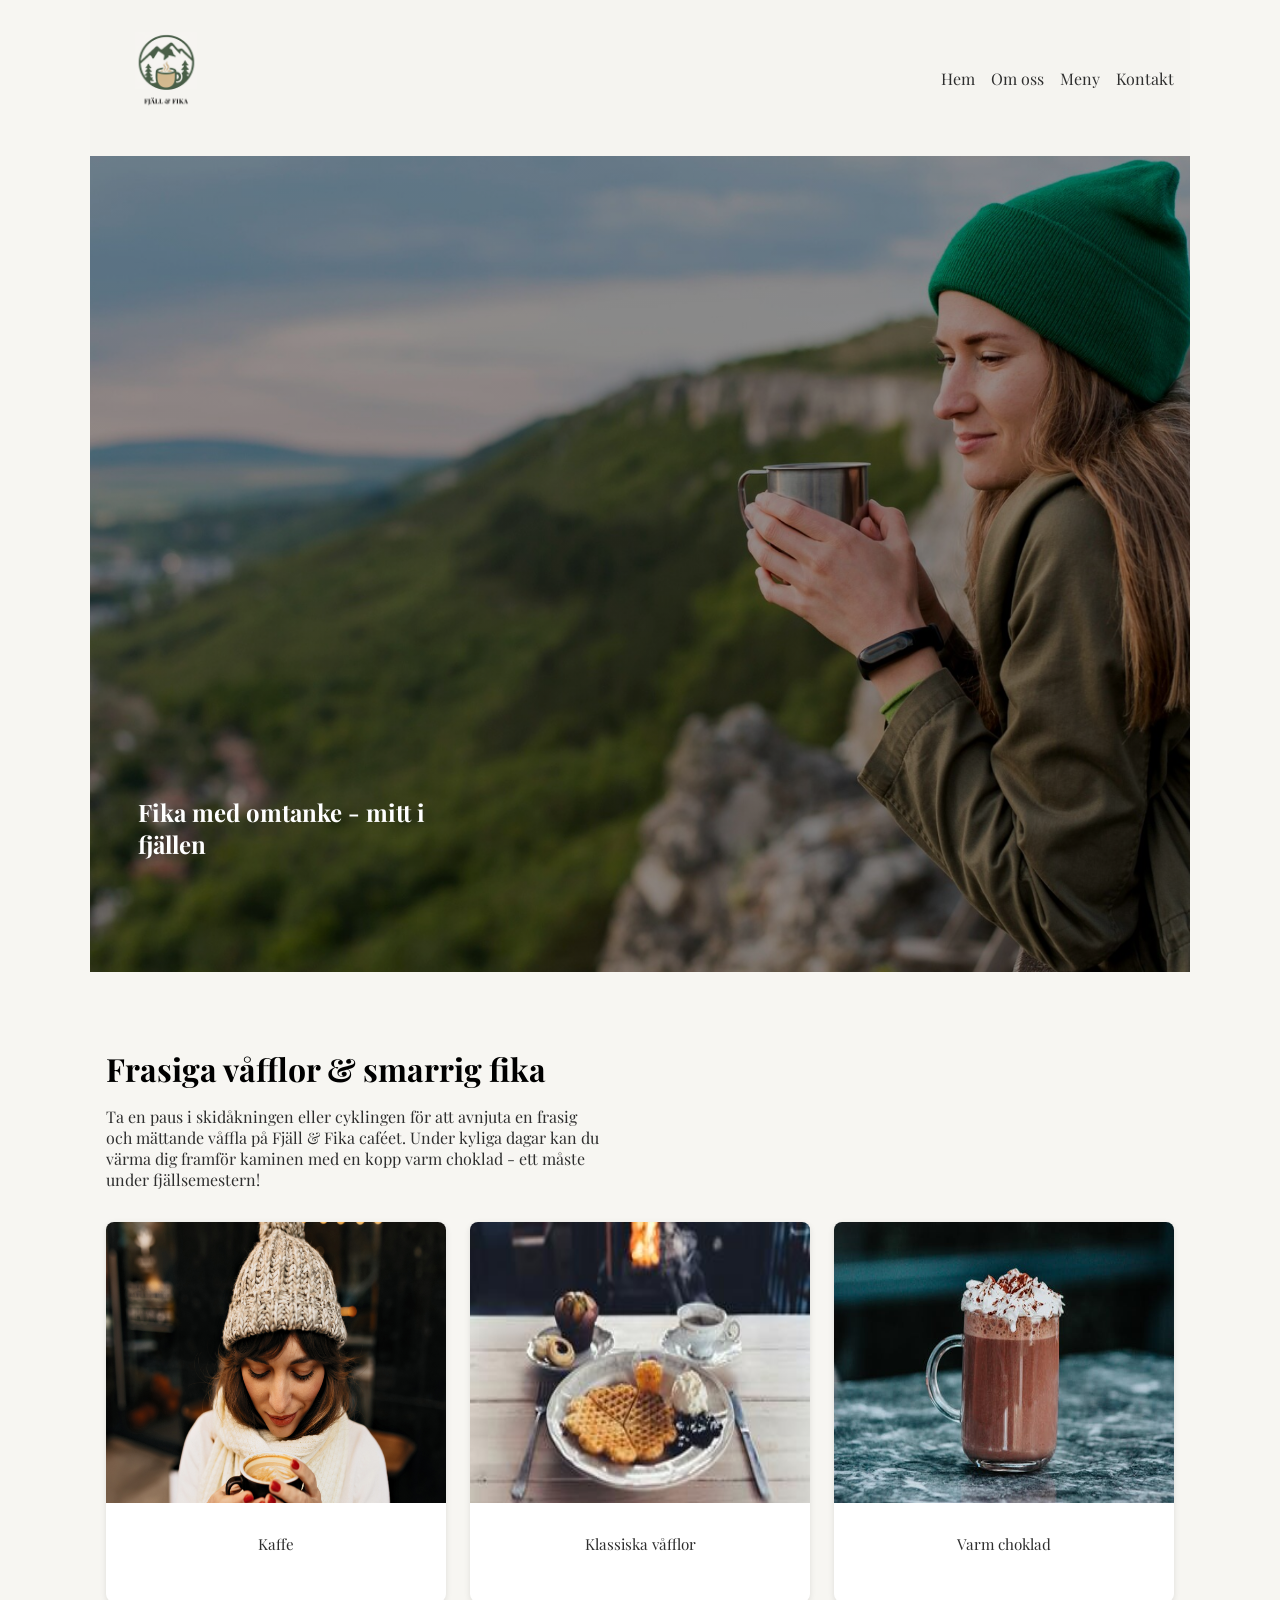
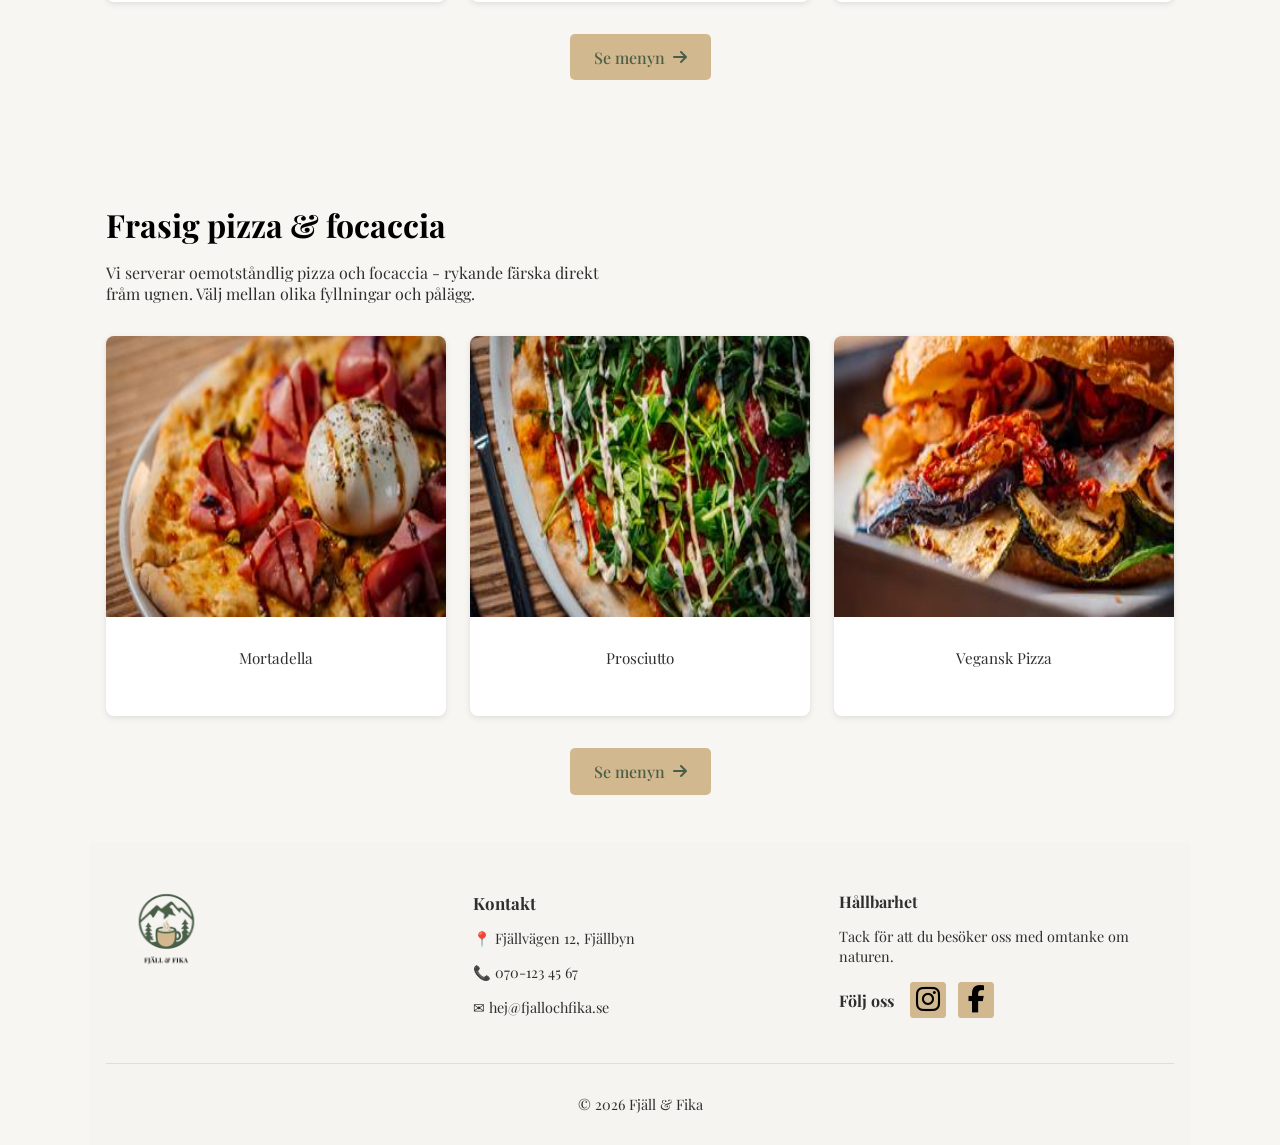
==== index.html @ c19ee763 "First commit" ====
<!DOCTYPE html>
<html lang="sv">
<head>
  <meta charset="UTF-8">
  <meta name="viewport" content="width=device-width, initial-scale=1.0">
  <title>Fjäll & Fika</title>
  <link rel="stylesheet" href="https://cdnjs.cloudflare.com/ajax/libs/font-awesome/6.4.0/css/all.min.css">

  <link href="https://fonts.googleapis.com/css2?family=Playfair+Display:wght@400;600&family=Inter&display=swap" rel="stylesheet">
  <link rel="stylesheet" href="css/style.css">
</head>
<body>

<header class="header">
  <div class="logo">
    <img src="images/cafe-logo.png" alt="logo">
  </div>
  <button class="menu-toggle">☰</button>
  <nav class="nav">
    <a href="index.html">Hem</a>
    <a href="om.html">Om oss</a>
    <a href="meny.html">Meny</a>
    <a href="kontakt.html">Kontakt</a>
  </nav>
</header>

<main>
  <section class="hero hero-home">
    <div class="hero-text">
    <h1>Fika med omtanke - mitt i fjällen</h1>
    </div>
    
  </section>

   <section class="feature-section">
  <div class="container">
    <h2>Frasiga våfflor & smarrig fika</h2>
    <p>Ta en paus i skidåkningen eller cyklingen för att avnjuta en frasig och mättande våffla på Fjäll & Fika caféet. Under kyliga dagar kan du värma dig framför kaminen med en kopp varm choklad - ett måste under fjällsemestern!</p>

    <div class="cards">
      <div class="card">
        <img src="images/woman-fika.jpg" alt="Woman drinking coffee">
        <p>Kaffe</p>
      </div>
      <div class="card">
        <img src="images/waffle.jpg" alt="Classic waffle">
        <p>Klassiska våfflor</p>
      </div>
      <div class="card">
        <img src="images/hot-drink.jpg" alt="Hot chockolate">
        <p>Varm choklad</p>
      </div>
    </div>

    <div class="center-button">
      <a href="meny.html" class="btn">
        Se menyn <i class="fas fa-arrow-right"></i>
      </a>
    </div>
  </div>
</section>

<section class="feature-section">
  <div class="container">
    <h2>Frasig pizza & focaccia</h2>
    <p>Vi serverar oemotståndlig pizza och focaccia - rykande färska direkt fråm ugnen. Välj mellan olika fyllningar och pålägg.</p>

    <div class="cards">
      <div class="card">
        <img src="images/pizza1.jpg" alt="Pizza Mortadella">
        <p>Mortadella</p>
      </div>
      <div class="card">
        <img src="images/pizza2.jpg" alt="Pizza Prosciutto">
        <p>Prosciutto</p>
      </div>
      <div class="card">
        <img src="images/pizza3.jpg" alt="Pizza Vegansk">
        <p>Vegansk Pizza</p>
      </div>
    </div>

    <div class="center-button">
      <a href="meny.html" class="btn">
        Se menyn <i class="fas fa-arrow-right"></i>
      </a>
    </div>
  </div>
</section>

</main>

<footer class="footer">
  <div class="footer-top">
    <div class="footer-column logo-column">
      <img src="images/cafe-logo.png" alt="logo">
    </div>

    <div class="footer-column contact-column">
      <h3>Kontakt</h3>
      <p>📍 Fjällvägen 12, Fjällbyn</p>
      <p>📞 070-123 45 67</p>
      <p>✉ hej@fjallochfika.se</p>
    </div>

    <div class="footer-column social-column">
      <h3>Hållbarhet</h3>
      <p>Tack för att du besöker oss med omtanke om naturen.</p>
      <h3 class="follow-label">
    Följ oss
    <span class="social-icons">
      <a href="#" target="_blank" aria-label="Instagram">
        <i class="fab fa-instagram"></i>
      </a>
      <a href="#" target="_blank" aria-label="Facebook">
        <i class="fab fa-facebook-f"></i>
      </a>
    </span>
  </h3>
    </div>
  </div>

  <div class="footer-bottom">
    <p>© 2026 Fjäll & Fika</p>
  </div>
</footer>


<script src="js/script.js"></script>
</body>
</html>
---- css/style.css ----
body {
  margin: 0;
  font-family: 'Playfair Display', serif;
  background: #f7f6f2;
  max-width: 1100px;
  margin: 0 auto;
}

.header {
  background: #f5f4f0;
  padding: 1rem;
  display: flex;
  justify-content: space-between;
  align-items: center;
}

.logo img {
  max-width: 120px;
  height: auto;
}

.nav {
  display: none;
  flex-direction: row;
  gap: 2rem;
}

.nav a {
  text-decoration: none;
  color: #2e2e2e;
  margin: 0.5rem 0;
}

.menu-toggle {
  font-size: 1.5rem;
  background: none;
  border: none;
}

.hero {
  min-height: 70vh;
  padding: 3rem;
  text-align: center;
  background-size: cover;
  background-position: center;
  background-repeat: no-repeat;
  margin: 0 auto;
}

.hero-home {
  background-image: linear-gradient(rgba(0, 0, 0, 0.4), rgba(0, 0, 0, 0.4)),
    url('../images/bild\ 71.png');
}

.hero-om {
  background-image: linear-gradient(rgba(0, 0, 0, 0.4), rgba(0, 0, 0, 0.4)),
    url('../images/coffee.jpg');
    
}

.hero-text {
  position: absolute;
  bottom: 20px;
  color: white;
  max-width: 310px;
  text-align: left;
}

.content {
  padding: 2rem 1rem;
  max-width: 800px;
  margin: auto;
}

.btn {
  background: #556b2f;
  color: white;
  padding: 0.6rem 1.2rem;
  border-radius: 4px;
  text-decoration: none;
}

.footer {
  background: #f5f4f0;
  color: #2e2e2e;
  padding: 2rem 1rem 1rem 1rem;
  font-size: 0.9rem;
}

.footer img {
  max-width: 120px;
  height: auto;
}

.footer-top {
  display: flex;
  flex-direction: column;
  gap: 1.5rem;
  max-width: 1200px;
  margin: auto;
}

.footer-column h2,
.footer-column h3 {
  margin-bottom: 0.5rem;
}

.footer-bottom {
  text-align: center;
  margin-top: 2rem;
  border-top: 1px solid #ddd;
  padding-top: 1rem;
}

.footer-column.social-column h3 {
  display: flex;
  align-items: center;
  gap: 0.5rem;
  font-size: 1rem;
}

.social-icons a {
  display: inline-flex; 
  align-items: center;
  justify-content: center;
  width: 36px;                  
  height: 36px;
  background-color: #d2b88f;   
  color: #000000;                 
  border-radius: 10%;           
  text-decoration: none;
  font-size: 1.7rem;
  transition: transform 0.3s, background-color 0.3s;
  margin-left: 0.5rem;         
}

.social-icons a:hover {
  background-color: #b5996e;     
  transform: scale(1.1);         
}

.hidden {
  display: none;
}

.feature-section {
  background: #f7f6f2;
  padding: 3rem 1rem;
}

.feature-section .container {
  max-width: 1200px;
  margin: auto;
  text-align: left;
}

.feature-section h2 {
  font-family: 'Playfair Display', serif;
  font-size: 2rem;
  margin-bottom: 0.5rem;
}

.feature-section p {
  max-width: 500px;
  margin-bottom: 2rem;
  font-size: 1rem;
  color: #2e2e2e;
}

.cards {
  display: flex;
  flex-direction: column;
  gap: 1.5rem;
  margin-bottom: 2rem;
}

.card {
  background: white;
  border-radius: 8px;
  overflow: hidden;
  text-align: left;
  box-shadow: 0 2px 6px rgba(0,0,0,0.1);
}

.card img {
  max-width: 390px;
  height: 281px;
  width: 100%;
  display: block;
}

.card p {
  padding: 1rem;
  font-size: 0.95rem;
  text-align: center;
  color: #2e2e2e;
}

.center-button {
  text-align: center;
}

.center-button .btn {
  display: inline-flex;
  align-items: center;
  gap: 0.5rem;
  background: #d2b88f;
  color: #495e48;
  padding: 0.8rem 1.5rem;
  border-radius: 5px;
  text-decoration: none;
  font-weight: 500;
  transition: background 0.3s, transform 0.2s;
}

.center-button .btn i {
  font-size: 1rem;
}

.center-button .btn:hover {
  background: #445a27;
  transform: translateY(-2px);
}


@media (min-width: 768px) {
  .menu-toggle {
    display: none;
  }

  .nav {
    display: flex;
    gap: 1rem;
  }

  .hero {
    min-height: 80vh;
  }

  .logo img {
    width: 120px;
  }

  .footer-top {
    flex-direction: row;
    justify-content: space-between;
    gap: 2rem;
  }

  .footer-column {
    flex: 1;
  }

  .cards {
    flex-direction: row;
    gap: 1.5rem;
  }
  .card {
    flex: 1;
  }
}
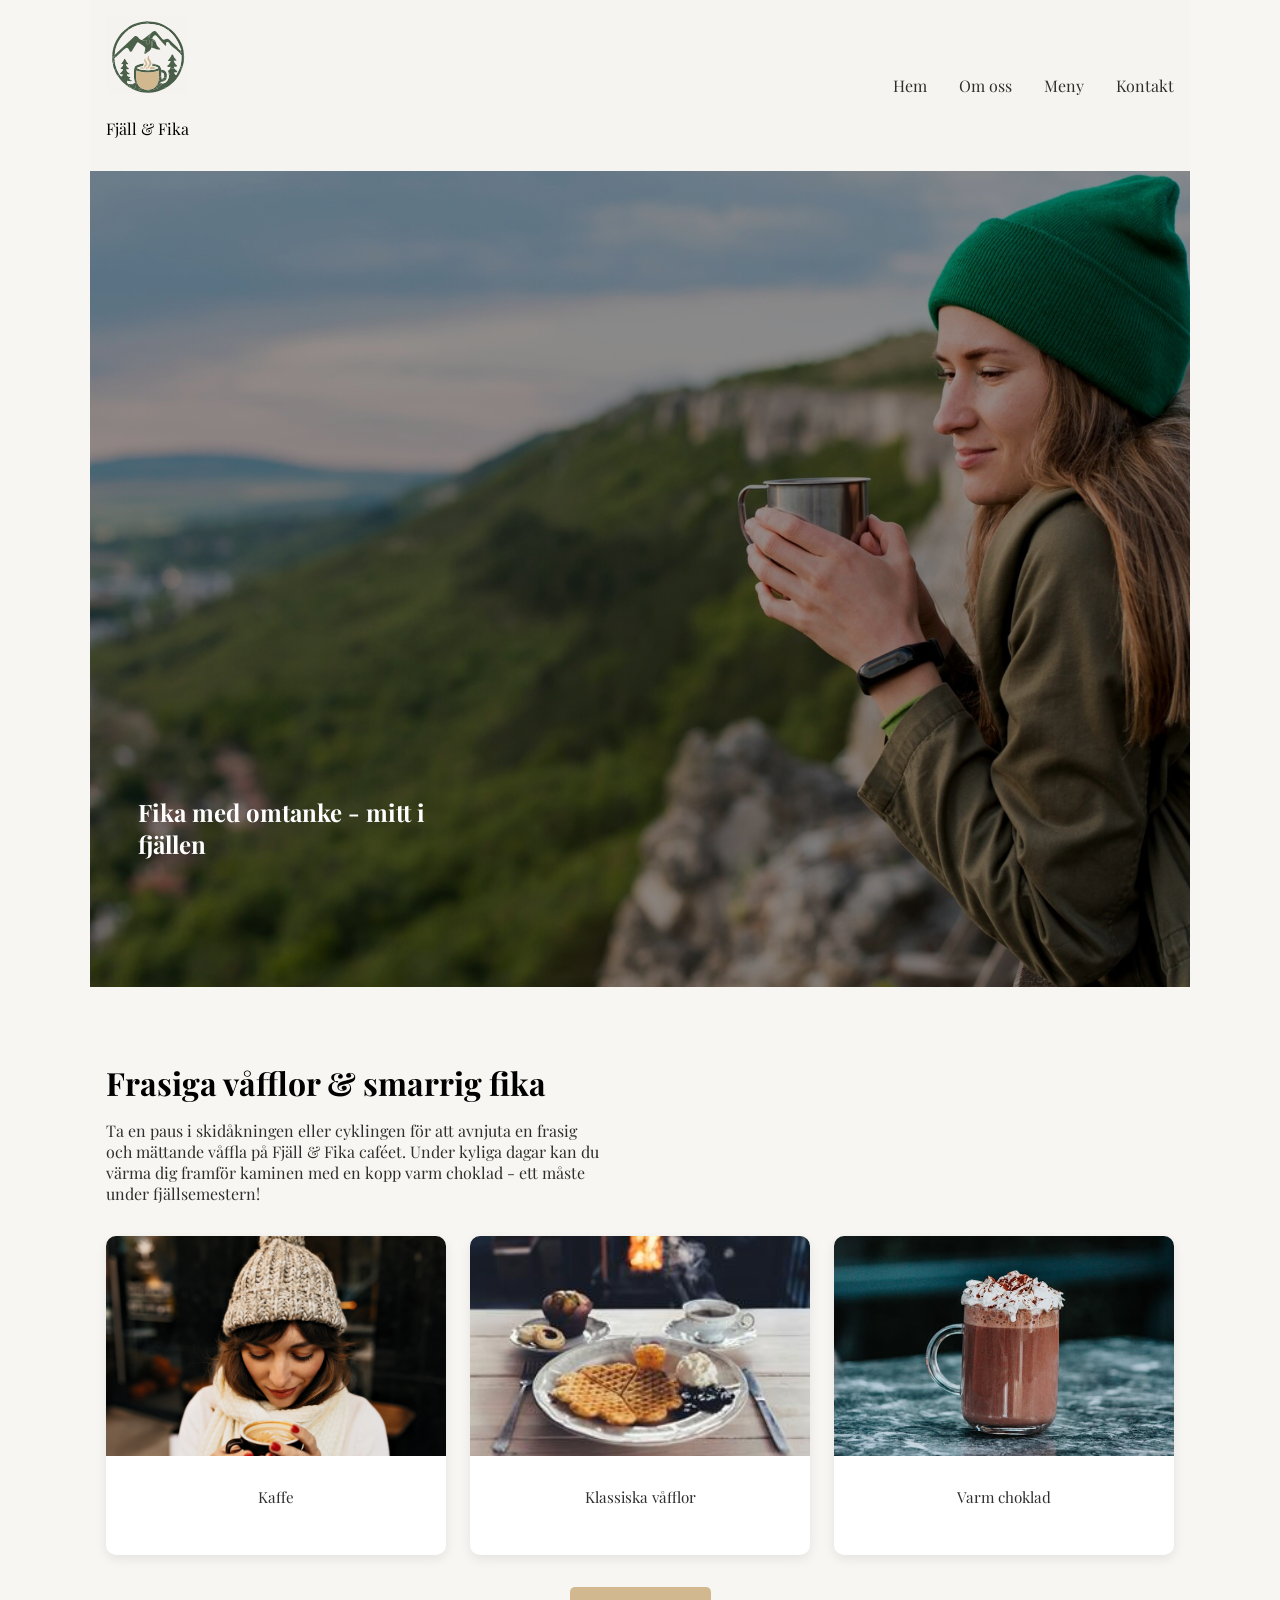
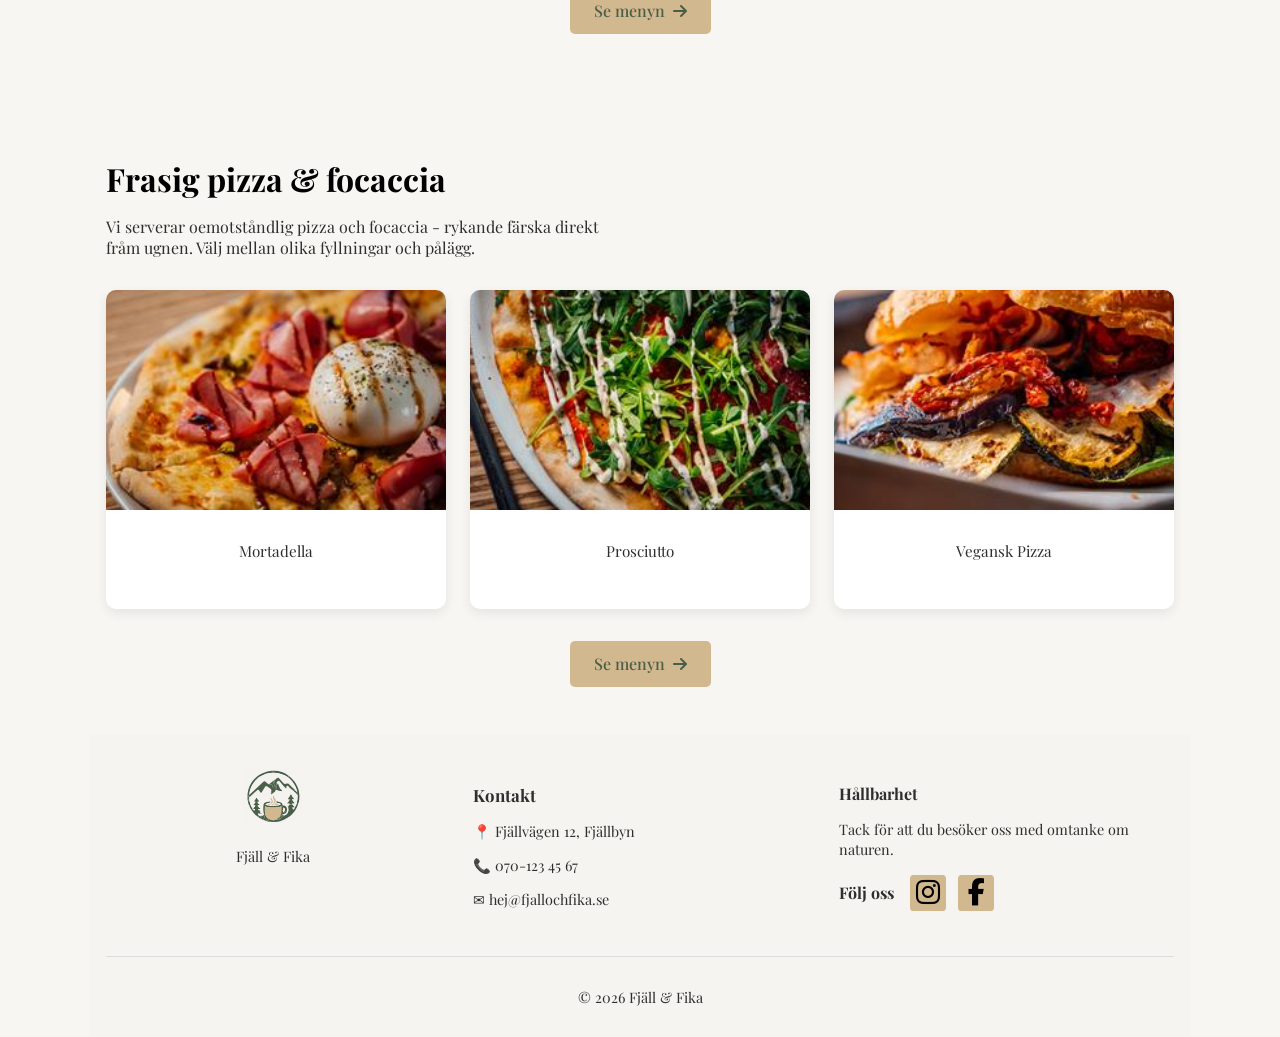
==== commit 7764e0d5: "update menu" ====
--- a/index.html
+++ b/index.html
@@ -13,7 +13,8 @@
 
 <header class="header">
   <div class="logo">
-    <img src="images/cafe-logo.png" alt="logo">
+    <img src="images/fjallochfika-logo.svg" alt="logo">
+    <p>Fjäll & Fika</p>
   </div>
   <button class="menu-toggle">☰</button>
   <nav class="nav">
@@ -32,7 +33,7 @@
     
   </section>
 
-   <section class="feature-section">
+  <section class="feature-section">
   <div class="container">
     <h2>Frasiga våfflor & smarrig fika</h2>
     <p>Ta en paus i skidåkningen eller cyklingen för att avnjuta en frasig och mättande våffla på Fjäll & Fika caféet. Under kyliga dagar kan du värma dig framför kaminen med en kopp varm choklad - ett måste under fjällsemestern!</p>
@@ -58,9 +59,9 @@
       </a>
     </div>
   </div>
-</section>
+  </section>
 
-<section class="feature-section">
+  <section class="feature-section">
   <div class="container">
     <h2>Frasig pizza & focaccia</h2>
     <p>Vi serverar oemotståndlig pizza och focaccia - rykande färska direkt fråm ugnen. Välj mellan olika fyllningar och pålägg.</p>
@@ -86,14 +87,15 @@
       </a>
     </div>
   </div>
-</section>
+  </section>
 
 </main>
 
 <footer class="footer">
   <div class="footer-top">
     <div class="footer-column logo-column">
-      <img src="images/cafe-logo.png" alt="logo">
+      <img src="images/fjallochfika-logo.svg" alt="logo">
+      <p>Fjäll & Fika</p>
     </div>
 
     <div class="footer-column contact-column">
--- a/css/style.css
+++ b/css/style.css
@@ -14,6 +14,13 @@
   align-items: center;
 }
 
+.logo {
+  display: flex;
+  flex-direction: column;
+  align-items: center;
+  gap: 0.5rem;
+}
+
 .logo img {
   max-width: 120px;
   height: auto;
@@ -21,14 +28,27 @@
 
 .nav {
   display: none;
-  flex-direction: row;
-  gap: 2rem;
+  flex-direction: column;
+  position: absolute;
+  top: 170px;      /* below header */
+  left: 0;        /* stick to left side */
+  background: #f5f4f0;
+  width: 220px;
+  padding: 1rem;
+  gap: 1rem;
+  box-shadow: 2px 0 6px rgba(0,0,0,0.1);
+  z-index: 1000;
 }
 
 .nav a {
   text-decoration: none;
   color: #2e2e2e;
-  margin: 0.5rem 0;
+  display: block;
+  padding: 0.5rem 0;
+}
+
+.nav.show {
+  display: flex;
 }
 
 .menu-toggle {
@@ -54,7 +74,13 @@
 
 .hero-om {
   background-image: linear-gradient(rgba(0, 0, 0, 0.4), rgba(0, 0, 0, 0.4)),
-    url('../images/coffee.jpg');
+    url('../images/naturent.jpg');
+    
+}
+
+.hero-meny {
+  background-image: linear-gradient(rgba(0, 0, 0, 0.4), rgba(0, 0, 0, 0.4)),
+    url('../images/hero.jpg');
     
 }
 
@@ -87,9 +113,15 @@
   font-size: 0.9rem;
 }
 
-.footer img {
-  max-width: 120px;
-  height: auto;
+.footer .logo-column {
+  display: flex;
+  flex-direction: column;
+  align-items: center;
+  gap: 0.5rem;
+}
+
+.footer .logo-column img {
+  max-width: 50px;
 }
 
 .footer-top {
@@ -221,6 +253,72 @@
   background: #445a27;
   transform: translateY(-2px);
 }
+/* Menu */
+
+    .menu-section{
+      max-width:1200px;
+      margin:3rem auto;
+      padding:0 1rem;
+    }
+
+    .menu-section h2{
+      text-align:center;
+      margin-bottom:2rem;
+      font-size:2rem;
+      letter-spacing:1px;
+    }
+
+    /* GRID — ALWAYS 3 COLUMNS */
+    .grid{
+      display:grid;
+      grid-template-columns:repeat(3, 1fr);
+      gap:1.5rem;
+    }
+
+    .card{
+      background:white;
+      border-radius:10px;
+      overflow:hidden;
+      box-shadow:0 4px 12px rgba(0,0,0,0.08);
+      transition:transform .25s ease, box-shadow .25s ease;
+    }
+
+    .card:hover{
+      transform:translateY(-6px);
+      box-shadow:0 8px 20px rgba(0,0,0,0.12);
+    }
+
+    .card img{
+      width:100%;
+      height:220px;
+      object-fit:cover;
+      display:block;
+    }
+
+    .card-body{
+      padding:1rem;
+      text-align:center;
+    }
+
+    /* name + price on SAME LINE */
+    .item-line{
+      display:flex;
+      justify-content:space-between;
+      align-items:center;
+      gap:1rem;
+    }
+
+    .card-body h3{
+      margin:.3rem 0;
+      font-size:1.1rem;
+    }
+
+    .price{
+      color:#556b2f;
+      font-weight:600;
+      margin-top:.2rem;
+      display:block;
+    }
 
 
 @media (min-width: 768px) {
@@ -229,16 +327,28 @@
   }
 
   .nav {
+    display: flex !important;
+    position: static;       /* back into header */
+    flex-direction: row;    /* horizontal menu */
+    background: none;
+    width: auto;
+    padding: 0;
+    box-shadow: none;
+    gap: 2rem;
+  }
+
+  .header {
     display: flex;
-    gap: 1rem;
+    justify-content: space-between;
+    align-items: center;
   }
 
   .hero {
     min-height: 80vh;
   }
 
-  .logo img {
-    width: 120px;
+  .footer .logo-column img {
+    max-width: 60px;
   }
 
   .footer-top {
@@ -258,4 +368,12 @@
   .card {
     flex: 1;
   }
-}
+  .menu-board.ultimate {
+    flex-direction: row;
+    gap: 4rem;
+  }
+
+  .menu-column {
+    flex: 1;
+  }
+}
